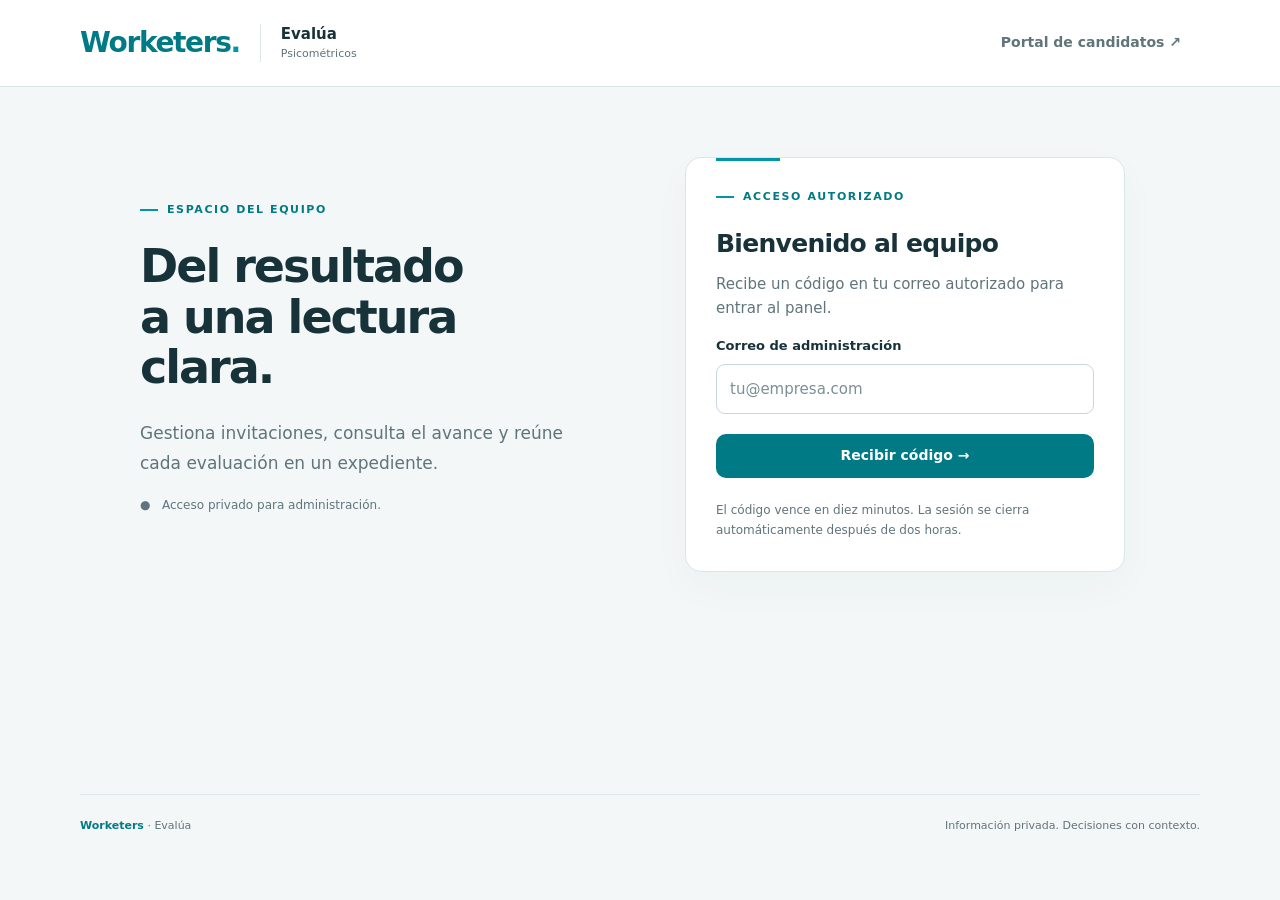
==== admin.html @ a4faa43a "Migrar psicométricos a Worketers Evalúa" ====
<!doctype html><html lang="es"><head><meta charset="utf-8"><meta name="viewport" content="width=device-width,initial-scale=1"><meta name="referrer" content="no-referrer"><meta name="robots" content="noindex,nofollow"><title>Worketers · Equipo de evaluación</title><link rel="stylesheet" href="style.css"></head><body>
<header><a class="brand-lockup" href="./"><span class="brand">Worketers<span class="brand-dot">.</span></span><span class="brand-module"><strong>Evalúa</strong><small>Psicométricos</small></span></a><nav><span id="session-label" class="fine"></span><a class="button ghost" id="candidate-link" href="./">Portal de candidatos ↗</a><button id="logout" class="secondary" hidden>Salir</button></nav></header>
<main><section id="login-panel" class="login-layout"><div><p class="eyebrow">ESPACIO DEL EQUIPO</p><h1>Del resultado<br>a una lectura clara.</h1><p class="lead">Gestiona invitaciones, consulta el avance y reúne cada evaluación en un expediente.</p><p class="quiet-note">● &nbsp; Acceso privado para administración.</p></div><div class="card access-card"><p class="eyebrow">ACCESO AUTORIZADO</p><h2>Bienvenido al equipo</h2><p class="muted">Recibe un código en tu correo autorizado para entrar al panel.</p><form id="request-code"><label for="admin-email">Correo de administración</label><input id="admin-email" type="email" required autocomplete="email" placeholder="tu@empresa.com"><button id="request-button" class="primary full" type="submit">Recibir código →</button></form><form id="verify-code" hidden><label for="admin-code">Código de seis dígitos</label><input id="admin-code" required inputmode="numeric" pattern="[0-9]{6}" maxlength="6" autocomplete="one-time-code" placeholder="000000"><button id="verify-button" class="primary full" type="submit">Entrar al panel →</button></form><p id="login-message" class="notice" role="status" hidden></p><p class="fine">El código vence en diez minutos. La sesión se cierra automáticamente después de dos horas.</p></div></section>
<section id="dashboard" hidden><div class="page-head"><div><p class="eyebrow">VISTA GENERAL</p><h1>Evaluaciones, en perspectiva.</h1><p class="muted">Invitaciones, avance y resultados en un mismo lugar.</p></div><div class="actions"><button id="refresh" class="secondary">↻ Actualizar</button><button id="new-invite" class="primary">+ Nueva invitación</button></div></div><div class="stats"><div class="stat-card"><span>Evaluaciones asignadas</span><strong id="stat-total">—</strong><small>Todos los perfiles</small></div><div class="stat-card"><span>Completadas</span><strong id="stat-done">—</strong><small>Resultados disponibles</small></div><div class="stat-card"><span>Pendientes</span><strong id="stat-pending">—</strong><small>Por responder</small></div><div class="stat-card"><span>Avance general</span><strong id="stat-progress">—</strong><small>Completadas / asignadas</small></div></div><p id="dashboard-error" class="notice error" role="alert" hidden></p><div class="card table-card"><div class="table-tools"><h2>Expedientes</h2><div class="table-filters"><input id="search" aria-label="Buscar por nombre o folio" placeholder="Buscar nombre o folio…" type="search"><select id="status-filter" aria-label="Filtrar por estado"><option value="all">Todos los estados</option><option value="done">Completadas</option><option value="pending">Pendientes</option></select><select id="profile-filter" aria-label="Filtrar por perfil"><option value="all">Todos los perfiles</option><option value="Candidato">Candidatos</option><option value="Empleado">Internos</option></select></div></div><div class="table-scroll"><table><thead><tr><th>Persona / folio</th><th>Perfil</th><th>Estado</th><th>CI de referencia</th><th>Expediente</th></tr></thead><tbody id="records"><tr><td colspan="5" class="empty">Cargando evaluaciones…</td></tr></tbody></table></div><div class="table-foot" id="record-count">Conectando con la hoja…</div></div><p class="admin-footnote">Resultados de referencia del baremo heredado. La interpretación corresponde al profesional responsable.</p></section></main>
<dialog id="invite-dialog"><div class="dialog-head"><div><p class="eyebrow">NUEVA EVALUACIÓN</p><h2>Crea una invitación personal</h2></div><button class="close" aria-label="Cerrar invitación" data-close="invite-dialog">×</button></div><div class="dialog-body"><p class="muted">Genera el enlace y compártelo con la persona que responderá. El sistema no envía mensajes automáticamente.</p><form id="invite-form"><label for="invite-name">Nombre completo</label><input id="invite-name" required maxlength="150" autocomplete="off"><div class="two-fields"><div><label for="invite-type">Perfil</label><select id="invite-type"><option value="Candidato">Candidato externo</option><option value="Empleado">Colaborador interno</option></select></div><div id="age-field"><label for="invite-age">Edad</label><input id="invite-age" type="number" min="18" max="99" required></div></div><label for="invite-email">Correo de referencia <span class="fine">(opcional)</span></label><input id="invite-email" type="email" autocomplete="off"><button id="create-invite" class="primary" type="submit">Crear enlace de evaluación →</button></form><p id="invite-error" class="notice error" hidden role="alert"></p><div id="invitation-result" class="link-result" hidden><p><strong>Invitación creada</strong></p><label for="invitation-url">Enlace personal</label><input id="invitation-url" readonly><div class="actions"><button id="copy-invitation" class="primary">Copiar enlace</button><button id="another-invitation" class="secondary">Crear otra</button></div><p class="fine">Trata este enlace como un acceso privado: permite responder una sola evaluación.</p></div></div></dialog>
<dialog id="result-dialog"><div class="dialog-head"><div><p class="eyebrow">EXPEDIENTE DE EVALUACIÓN</p><h2 id="result-name"></h2><span id="result-status" class="badge"></span></div><button class="close" aria-label="Cerrar expediente" data-close="result-dialog">×</button></div><div id="result-body" class="dialog-body"></div><div class="dialog-actions"><button class="secondary" data-close="result-dialog">Cerrar</button><button id="download-report" class="primary">Descargar reporte PDF ↓</button></div></dialog>
<footer><span><strong>Worketers</strong> · Evalúa</span><span>Información privada. Decisiones con contexto.</span></footer><script src="config.js"></script><script src="admin.js"></script></body></html>
---- style.css ----
:root{--wk-primary:#0096a3;--wk-action:#007a84;--wk-ink:#173239;--wk-background:#f3f7f7;--muted:#60747b;--border:#dbe6e7;--soft:#e7f3f3;--radius:16px}*{box-sizing:border-box}body{margin:0;background:var(--wk-background);color:var(--wk-ink);font:15px/1.6 'Segoe UI',system-ui,sans-serif;-webkit-font-smoothing:antialiased}a{color:var(--wk-action);text-decoration:none}button,input,select{font:inherit}button,.button{display:inline-flex;align-items:center;justify-content:center;gap:10px;min-height:44px;padding:10px 18px;border:1px solid transparent;border-radius:10px;font-size:14px;font-weight:650;line-height:1.4;cursor:pointer;transition:background .15s,box-shadow .15s}button:hover,.button:hover{filter:brightness(.95);box-shadow:0 3px 12px #17323912}button:disabled{opacity:.55;cursor:wait}:focus-visible{outline:3px solid var(--wk-primary);outline-offset:3px}.primary{background:var(--wk-action);color:white}.secondary{background:var(--soft);color:var(--wk-action);border-color:#d4e9e9}.ghost{background:transparent;color:var(--muted)}.full{width:100%}[hidden]{display:none!important}
header{background:white;border-bottom:1px solid var(--border);display:flex;align-items:center;justify-content:space-between;gap:24px;padding:21px max(28px,calc((100vw - 1120px)/2))}.brand-lockup{display:flex;align-items:center;gap:20px;color:var(--wk-ink)}.brand{font-size:28px;font-weight:800;color:var(--wk-action);letter-spacing:-1.35px;line-height:1.1}.brand-dot{color:var(--wk-primary)}.brand-module{display:flex;flex-direction:column;border-left:1px solid var(--border);padding-left:20px;line-height:1.35}.brand-module strong{font-size:15px}.brand-module small{font-size:11px;color:var(--muted);margin-top:2px}nav{display:flex;gap:8px;align-items:center}main{max-width:1176px;margin:40px auto;padding:0 28px;min-height:65vh}h1,h2,h3,p{margin-top:0}h1{font-size:clamp(36px,4.5vw,57px);line-height:1.1;letter-spacing:-2px;font-weight:730;margin-bottom:25px}h2{font-size:25px;line-height:1.3;letter-spacing:-.7px;margin-bottom:12px}h3{font-size:17px;letter-spacing:-.3px}.lead{font-size:17px;line-height:1.8;color:var(--muted)}.muted{color:var(--muted)}.eyebrow{display:flex;gap:9px;align-items:center;color:var(--wk-action);font-size:11px;font-weight:750;letter-spacing:1.6px;margin-bottom:22px}.eyebrow:before{content:'';height:2px;width:18px;background:var(--wk-primary);flex-shrink:0}.fine{font-size:12px;color:var(--muted);line-height:1.7}.card{border:1px solid var(--border);border-radius:var(--radius);background:white;padding:30px}.landing{display:grid;grid-template-columns:1.25fr 1fr;gap:80px;align-items:center;padding:55px 0}.intro .lead{max-width:505px}.access-card{box-shadow:0 15px 40px #17323908;position:relative;overflow:hidden}.access-card:before{content:'';position:absolute;top:0;left:30px;width:64px;height:3px;background:var(--wk-primary)}.facts{display:flex;gap:28px;border-top:1px solid var(--border);padding-top:24px;margin:30px 0}.facts span{display:flex;flex-direction:column;color:var(--muted);font-size:12px}.facts b{font-size:25px;color:var(--wk-action);letter-spacing:-.5px}.quiet-note{color:var(--muted);font-size:12px}label{display:block;font-size:13px;font-weight:650;margin:16px 0 7px}input,select{width:100%;padding:12px 13px;min-height:46px;border:1px solid #c7d8da;border-radius:9px;background:white;color:var(--wk-ink)}input::placeholder{color:#7b8f95}form .primary{margin-top:20px}.access-card .fine{margin:22px 0 0}.notice{padding:14px 16px;background:var(--soft);color:var(--wk-ink);border:1px solid #cbe4e3;border-radius:10px;margin:18px 0;font-size:13px}.error{background:#fff1ee;color:#993d30;border-color:#ebc5be}.success-icon{display:inline-flex;background:var(--soft);color:var(--wk-action);align-items:center;justify-content:center;border-radius:50%;width:52px;height:52px;font-size:25px;margin-bottom:28px}
.exam-wrap{max-width:850px;margin:auto}.section-heading{display:flex;justify-content:space-between;align-items:center;gap:20px}.section-heading h1{font-size:34px;letter-spacing:-1px}.section-heading .eyebrow{margin-bottom:10px}.badge{display:inline-flex;align-items:center;padding:5px 10px;border-radius:6px;background:var(--soft);color:var(--wk-action);font-size:11px;font-weight:650;white-space:nowrap}.badge.pending{background:#fbf2df;color:#88631b}.progress-track{height:5px;background:#dceaea;border-radius:5px;margin:5px 0 27px}.progress-track>div{height:100%;background:var(--wk-primary);border-radius:5px}.instruction-time{display:flex;flex-wrap:wrap;align-items:center;gap:10px 20px;border-bottom:1px solid var(--border);padding-bottom:22px;margin-bottom:25px}.instruction-time span{color:var(--muted);font-size:13px}.instruction-time strong{font-size:22px;color:var(--wk-action)}.instruction-time small{width:100%;color:var(--muted);font-size:12px}.example-box{background:var(--wk-background);padding:24px;border:1px solid var(--border);border-radius:12px;margin:25px 0}.example-box pre{white-space:pre-wrap;font:inherit;font-size:14px;margin:0}.test-header{display:flex;justify-content:space-between;align-items:center;gap:20px;background:var(--wk-background);padding:20px 0;border-bottom:1px solid var(--border);margin-bottom:25px;position:sticky;top:0;z-index:2}.test-header .eyebrow{margin-bottom:8px}.test-header h2{font-size:23px}.test-header p{margin-bottom:0}.timer-box{text-align:center;background:white;border:1px solid var(--border);border-radius:12px;padding:12px 20px;min-width:135px}.timer-box small{display:block;font-size:11px;color:var(--muted)}.timer-box strong{font-size:29px;letter-spacing:-1px;font-variant-numeric:tabular-nums;color:var(--wk-action)}.timer-box.warning{border-color:#d7b46a;background:#fffaed}.timer-box.warning strong{color:#88631b}.timer-box.urgent{border-color:#c66b59;background:#fff1ee}.timer-box.urgent strong{color:#993d30}.question-block{margin:0 0 17px;padding:24px;border:1px solid var(--border);border-radius:14px;background:white;min-width:0}.question-block legend{float:left;width:100%;font-size:15px;font-weight:650;margin-bottom:16px;padding:0}.options{clear:both;display:grid;grid-template-columns:1fr 1fr;gap:8px 14px}.option{display:flex;align-items:flex-start;gap:10px;padding:11px 13px;margin:0;border:1px solid var(--border);border-radius:8px;font-size:14px;font-weight:400;cursor:pointer}.option:has(input:checked){background:var(--soft);border-color:var(--wk-primary)}.question-block input[type=radio],.question-block input[type=checkbox]{width:17px;height:17px;min-height:0;flex-shrink:0;margin:3px 0 0;accent-color:var(--wk-action)}.question-block input[type=text]{clear:both;display:block;max-width:380px}.series-footer{display:flex;justify-content:space-between;align-items:center;gap:20px;margin:28px 0}.center-wrap{max-width:650px;margin:70px auto}.center-wrap .card{padding:40px}.center-wrap h1{font-size:35px;letter-spacing:-1px}
.login-layout{display:grid;grid-template-columns:1fr 1fr;gap:90px;align-items:center;max-width:1000px;margin:70px auto}.login-layout h1{font-size:46px}.login-layout .card{max-width:440px}.page-head{display:flex;align-items:flex-end;justify-content:space-between;gap:20px;margin:42px 0 26px}.page-head h1{font-size:37px;letter-spacing:-1.2px;margin-bottom:12px}.page-head .eyebrow{margin-bottom:12px}.page-head p{margin-bottom:0}.actions{display:flex;gap:8px;flex-wrap:wrap}.stats{display:grid;grid-template-columns:repeat(4,1fr);gap:18px;margin:30px 0}.stat-card{border:1px solid var(--border);background:white;border-radius:var(--radius);padding:22px}.stat-card>span{color:var(--muted);font-size:12px}.stat-card strong{display:block;color:var(--wk-action);font-size:36px;letter-spacing:-1.2px;line-height:1.4}.stat-card small{font-size:11px;color:var(--muted)}.table-card{padding:0;overflow:hidden}.table-tools{display:flex;align-items:center;justify-content:space-between;gap:15px;padding:22px 24px;border-bottom:1px solid var(--border)}.table-tools h2{font-size:20px;margin:0}.table-filters{display:flex;gap:10px;max-width:610px;align-items:center}.table-filters input{max-width:280px;font-size:13px}.table-filters select{max-width:180px;font-size:13px}.table-scroll{overflow-x:auto}table{width:100%;border-collapse:collapse;text-align:left;font-size:13px}th{background:#f8fafa;font-size:10px;text-transform:uppercase;letter-spacing:1px;color:var(--muted);padding:14px 20px}td{padding:18px 20px;border-top:1px solid var(--border)}td.name-cell{min-width:180px}td small{display:block;font-size:11px;color:var(--muted);margin-top:3px}td .button{min-height:35px;padding:7px 12px;font-size:12px}.empty{padding:42px 24px;text-align:center;color:var(--muted)}.empty strong{display:block;font-size:17px;color:var(--wk-ink);margin-bottom:8px}.table-foot{padding:14px 24px;border-top:1px solid var(--border);font-size:11px;color:var(--muted)}.admin-footnote{margin:22px 0;font-size:12px;color:var(--muted)}
dialog{border:1px solid var(--border);border-radius:20px;padding:0;width:min(900px,94vw);max-height:92vh;color:var(--wk-ink);box-shadow:0 25px 90px #17323920}dialog::backdrop{background:#17323980}.dialog-head{padding:24px 30px;border-bottom:1px solid var(--border);display:flex;justify-content:space-between;align-items:flex-start;gap:20px}.dialog-head h2{margin:5px 0;font-size:24px}.dialog-head .eyebrow{margin-bottom:9px}.dialog-body{padding:26px 30px}.dialog-actions{padding:20px 30px;border-top:1px solid var(--border);display:flex;justify-content:flex-end;gap:10px;background:#fbfdfd}.close{width:38px;height:38px;min-height:38px;padding:0;background:var(--wk-background);color:var(--muted);font-size:21px}.detail-grid{display:grid;grid-template-columns:repeat(3,1fr);gap:18px;padding-bottom:24px;border-bottom:1px solid var(--border)}.detail-grid dt{font-size:10px;text-transform:uppercase;letter-spacing:.8px;color:var(--muted);margin-bottom:5px}.detail-grid dd{margin:0;font-size:13px;overflow-wrap:anywhere}.result-metrics{display:grid;grid-template-columns:repeat(3,1fr);gap:15px;margin:25px 0}.result-metrics>div{background:var(--soft);padding:18px;border-radius:12px}.result-metrics span{font-size:11px;color:var(--muted)}.result-metrics strong{display:block;color:var(--wk-action);font-size:28px;letter-spacing:-.7px}.result-metrics small{display:block;color:var(--muted);font-size:10px}.profile-chart{margin-top:20px}.series-row{display:grid;grid-template-columns:150px 1fr 62px 130px;gap:15px;align-items:center;padding:11px 0;border-bottom:1px solid #edf1f2;font-size:12px}.series-bar{height:8px;border-radius:5px;background:#edf3f3;overflow:hidden}.series-fill{height:100%;background:var(--wk-primary);border-radius:5px}.series-range{font-size:10px;color:var(--muted)}details{margin-top:25px}summary{cursor:pointer;color:var(--wk-action);font-weight:600;font-size:13px}.answer-audit{white-space:pre-wrap;overflow-wrap:anywhere;font-size:12px;padding:12px;background:var(--wk-background);border-radius:10px;margin-top:10px}.link-result{margin-top:24px;background:var(--soft);padding:20px;border:1px solid #cbe4e3;border-radius:12px}.link-result input{font-size:12px;margin:10px 0}.link-result p{margin-bottom:7px;font-size:13px}.two-fields{display:grid;grid-template-columns:1fr 1fr;gap:18px}.demo-ribbon{padding:10px 20px;background:var(--soft);text-align:center;color:var(--wk-action);font-size:12px}footer{max-width:1120px;display:flex;justify-content:space-between;gap:20px;border-top:1px solid var(--border);padding:22px 0;margin:52px auto 24px;color:var(--muted);font-size:11px}footer strong{color:var(--wk-action)}
@media(max-width:900px){.landing,.login-layout{gap:35px}.table-tools{align-items:flex-start;flex-direction:column}.table-filters{width:100%}.series-row{grid-template-columns:120px 1fr 55px 110px;gap:10px}footer{margin-left:28px;margin-right:28px}}
@media(max-width:650px){header{padding:21px 20px;gap:15px;flex-wrap:wrap}.brand{font-size:26px}.brand-lockup{gap:15px}.brand-module{padding-left:15px}.brand-module strong{font-size:14px}header>.button{font-size:12px;padding:8px 10px}main{margin:24px auto;padding:0 20px}h1{font-size:40px;letter-spacing:-1.5px}.landing{grid-template-columns:1fr;padding:18px 0;gap:30px}.lead{font-size:16px}.facts{gap:24px;margin:25px 0}.card{padding:24px}.login-layout{grid-template-columns:1fr;margin:30px auto;gap:25px}.login-layout h1{font-size:37px}.login-layout .card{max-width:none}.section-heading{gap:12px}.section-heading h1{font-size:27px}.section-heading .badge{font-size:10px}.instruction-time{gap:10px}.example-box{padding:20px}.test-header{gap:12px}.test-header h2{font-size:20px}.timer-box{min-width:108px;padding:10px}.timer-box strong{font-size:25px}.question-block{padding:20px}.options{grid-template-columns:1fr}.series-footer{flex-direction:column;align-items:stretch}.center-wrap{margin:35px auto}.center-wrap .card{padding:28px}.center-wrap h1{font-size:29px}.page-head{margin-top:24px;align-items:flex-start;flex-direction:column}.page-head h1{font-size:32px}.stats{grid-template-columns:1fr 1fr;gap:12px}.stat-card{padding:18px}.stat-card strong{font-size:32px}.table-tools{padding:20px}.table-filters{flex-direction:column;align-items:stretch}.table-filters input,.table-filters select{max-width:none}td,th{padding:14px 16px}.dialog-head,.dialog-body,.dialog-actions{padding:22px}.detail-grid{grid-template-columns:1fr 1fr}.result-metrics{gap:8px}.result-metrics>div{padding:13px 10px}.result-metrics strong{font-size:24px}.series-row{grid-template-columns:1fr 65px;gap:6px 12px;padding:14px 0}.series-bar{grid-row:2;grid-column:1}.series-range{grid-row:2;grid-column:2;font-size:9px}.series-points{text-align:right}.two-fields{grid-template-columns:1fr;gap:0}footer{margin:35px 20px 20px;flex-direction:column;gap:5px}nav{width:100%;justify-content:flex-end}nav span{margin-right:auto;font-size:11px}}
@media(prefers-reduced-motion:reduce){*{transition:none!important}}
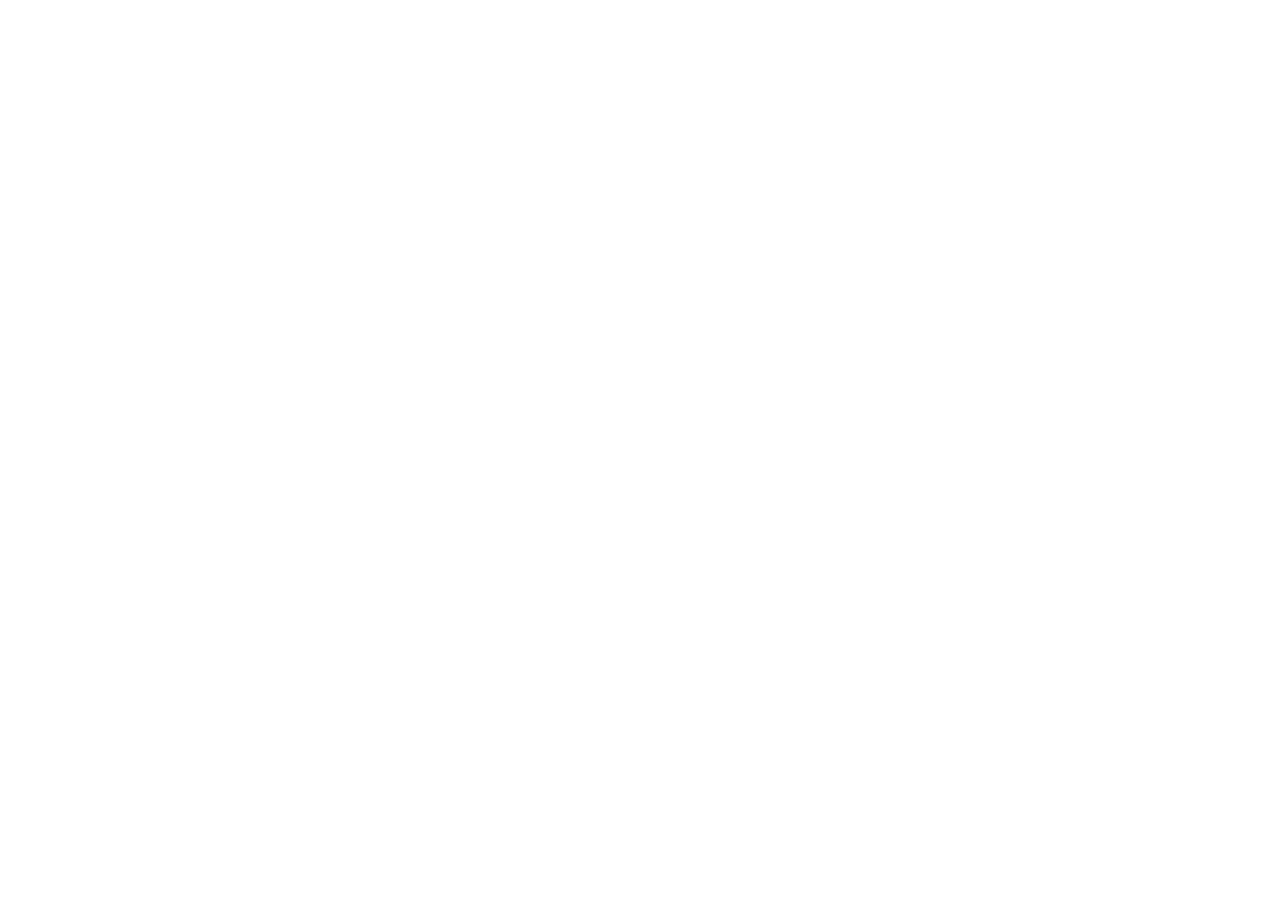
==== commit c2e3e7ca: "Unificar acceso y aplicar invitaciones de 24 horas" ====
--- a/admin.html
+++ b/admin.html
@@ -1,7 +1 @@
-<!doctype html><html lang="es"><head><meta charset="utf-8"><meta name="viewport" content="width=device-width,initial-scale=1"><meta name="referrer" content="no-referrer"><meta name="robots" content="noindex,nofollow"><title>Worketers · Equipo de evaluación</title><link rel="stylesheet" href="style.css"></head><body>
-<header><a class="brand-lockup" href="./"><span class="brand">Worketers<span class="brand-dot">.</span></span><span class="brand-module"><strong>Evalúa</strong><small>Psicométricos</small></span></a><nav><span id="session-label" class="fine"></span><a class="button ghost" id="candidate-link" href="./">Portal de candidatos ↗</a><button id="logout" class="secondary" hidden>Salir</button></nav></header>
-<main><section id="login-panel" class="login-layout"><div><p class="eyebrow">ESPACIO DEL EQUIPO</p><h1>Del resultado<br>a una lectura clara.</h1><p class="lead">Gestiona invitaciones, consulta el avance y reúne cada evaluación en un expediente.</p><p class="quiet-note">● &nbsp; Acceso privado para administración.</p></div><div class="card access-card"><p class="eyebrow">ACCESO AUTORIZADO</p><h2>Bienvenido al equipo</h2><p class="muted">Recibe un código en tu correo autorizado para entrar al panel.</p><form id="request-code"><label for="admin-email">Correo de administración</label><input id="admin-email" type="email" required autocomplete="email" placeholder="tu@empresa.com"><button id="request-button" class="primary full" type="submit">Recibir código →</button></form><form id="verify-code" hidden><label for="admin-code">Código de seis dígitos</label><input id="admin-code" required inputmode="numeric" pattern="[0-9]{6}" maxlength="6" autocomplete="one-time-code" placeholder="000000"><button id="verify-button" class="primary full" type="submit">Entrar al panel →</button></form><p id="login-message" class="notice" role="status" hidden></p><p class="fine">El código vence en diez minutos. La sesión se cierra automáticamente después de dos horas.</p></div></section>
-<section id="dashboard" hidden><div class="page-head"><div><p class="eyebrow">VISTA GENERAL</p><h1>Evaluaciones, en perspectiva.</h1><p class="muted">Invitaciones, avance y resultados en un mismo lugar.</p></div><div class="actions"><button id="refresh" class="secondary">↻ Actualizar</button><button id="new-invite" class="primary">+ Nueva invitación</button></div></div><div class="stats"><div class="stat-card"><span>Evaluaciones asignadas</span><strong id="stat-total">—</strong><small>Todos los perfiles</small></div><div class="stat-card"><span>Completadas</span><strong id="stat-done">—</strong><small>Resultados disponibles</small></div><div class="stat-card"><span>Pendientes</span><strong id="stat-pending">—</strong><small>Por responder</small></div><div class="stat-card"><span>Avance general</span><strong id="stat-progress">—</strong><small>Completadas / asignadas</small></div></div><p id="dashboard-error" class="notice error" role="alert" hidden></p><div class="card table-card"><div class="table-tools"><h2>Expedientes</h2><div class="table-filters"><input id="search" aria-label="Buscar por nombre o folio" placeholder="Buscar nombre o folio…" type="search"><select id="status-filter" aria-label="Filtrar por estado"><option value="all">Todos los estados</option><option value="done">Completadas</option><option value="pending">Pendientes</option></select><select id="profile-filter" aria-label="Filtrar por perfil"><option value="all">Todos los perfiles</option><option value="Candidato">Candidatos</option><option value="Empleado">Internos</option></select></div></div><div class="table-scroll"><table><thead><tr><th>Persona / folio</th><th>Perfil</th><th>Estado</th><th>CI de referencia</th><th>Expediente</th></tr></thead><tbody id="records"><tr><td colspan="5" class="empty">Cargando evaluaciones…</td></tr></tbody></table></div><div class="table-foot" id="record-count">Conectando con la hoja…</div></div><p class="admin-footnote">Resultados de referencia del baremo heredado. La interpretación corresponde al profesional responsable.</p></section></main>
-<dialog id="invite-dialog"><div class="dialog-head"><div><p class="eyebrow">NUEVA EVALUACIÓN</p><h2>Crea una invitación personal</h2></div><button class="close" aria-label="Cerrar invitación" data-close="invite-dialog">×</button></div><div class="dialog-body"><p class="muted">Genera el enlace y compártelo con la persona que responderá. El sistema no envía mensajes automáticamente.</p><form id="invite-form"><label for="invite-name">Nombre completo</label><input id="invite-name" required maxlength="150" autocomplete="off"><div class="two-fields"><div><label for="invite-type">Perfil</label><select id="invite-type"><option value="Candidato">Candidato externo</option><option value="Empleado">Colaborador interno</option></select></div><div id="age-field"><label for="invite-age">Edad</label><input id="invite-age" type="number" min="18" max="99" required></div></div><label for="invite-email">Correo de referencia <span class="fine">(opcional)</span></label><input id="invite-email" type="email" autocomplete="off"><button id="create-invite" class="primary" type="submit">Crear enlace de evaluación →</button></form><p id="invite-error" class="notice error" hidden role="alert"></p><div id="invitation-result" class="link-result" hidden><p><strong>Invitación creada</strong></p><label for="invitation-url">Enlace personal</label><input id="invitation-url" readonly><div class="actions"><button id="copy-invitation" class="primary">Copiar enlace</button><button id="another-invitation" class="secondary">Crear otra</button></div><p class="fine">Trata este enlace como un acceso privado: permite responder una sola evaluación.</p></div></div></dialog>
-<dialog id="result-dialog"><div class="dialog-head"><div><p class="eyebrow">EXPEDIENTE DE EVALUACIÓN</p><h2 id="result-name"></h2><span id="result-status" class="badge"></span></div><button class="close" aria-label="Cerrar expediente" data-close="result-dialog">×</button></div><div id="result-body" class="dialog-body"></div><div class="dialog-actions"><button class="secondary" data-close="result-dialog">Cerrar</button><button id="download-report" class="primary">Descargar reporte PDF ↓</button></div></dialog>
-<footer><span><strong>Worketers</strong> · Evalúa</span><span>Información privada. Decisiones con contexto.</span></footer><script src="config.js"></script><script src="admin.js"></script></body></html>
+<!doctype html><html lang="es"><head><meta charset="utf-8"><meta name="viewport" content="width=device-width,initial-scale=1"><meta name="robots" content="noindex"><title>Worketers · Acceso del equipo</title><link rel="stylesheet" href="style.css"><meta http-equiv="refresh" content="0;url=https://worketers.github.io/Recruitment/admin.html"></head><body><header><a class="brand-lockup" href="https://worketers.github.io/Recruitment/"><span class="brand">Worketers.</span><span class="brand-module"><strong>Talento</strong><small>Reclutamiento</small></span></a></header><main><section class="center-wrap card"><p class="eyebrow">UN SOLO ESPACIO DE TRABAJO</p><h1>Tu equipo está en Recruitment.</h1><p>Psicométricos forma parte del panel de colaboradores. Ingresa con tu usuario y contraseña habituales.</p><a class="button primary" href="https://worketers.github.io/Recruitment/admin.html">Ir al acceso del equipo →</a></section></main></body></html>
